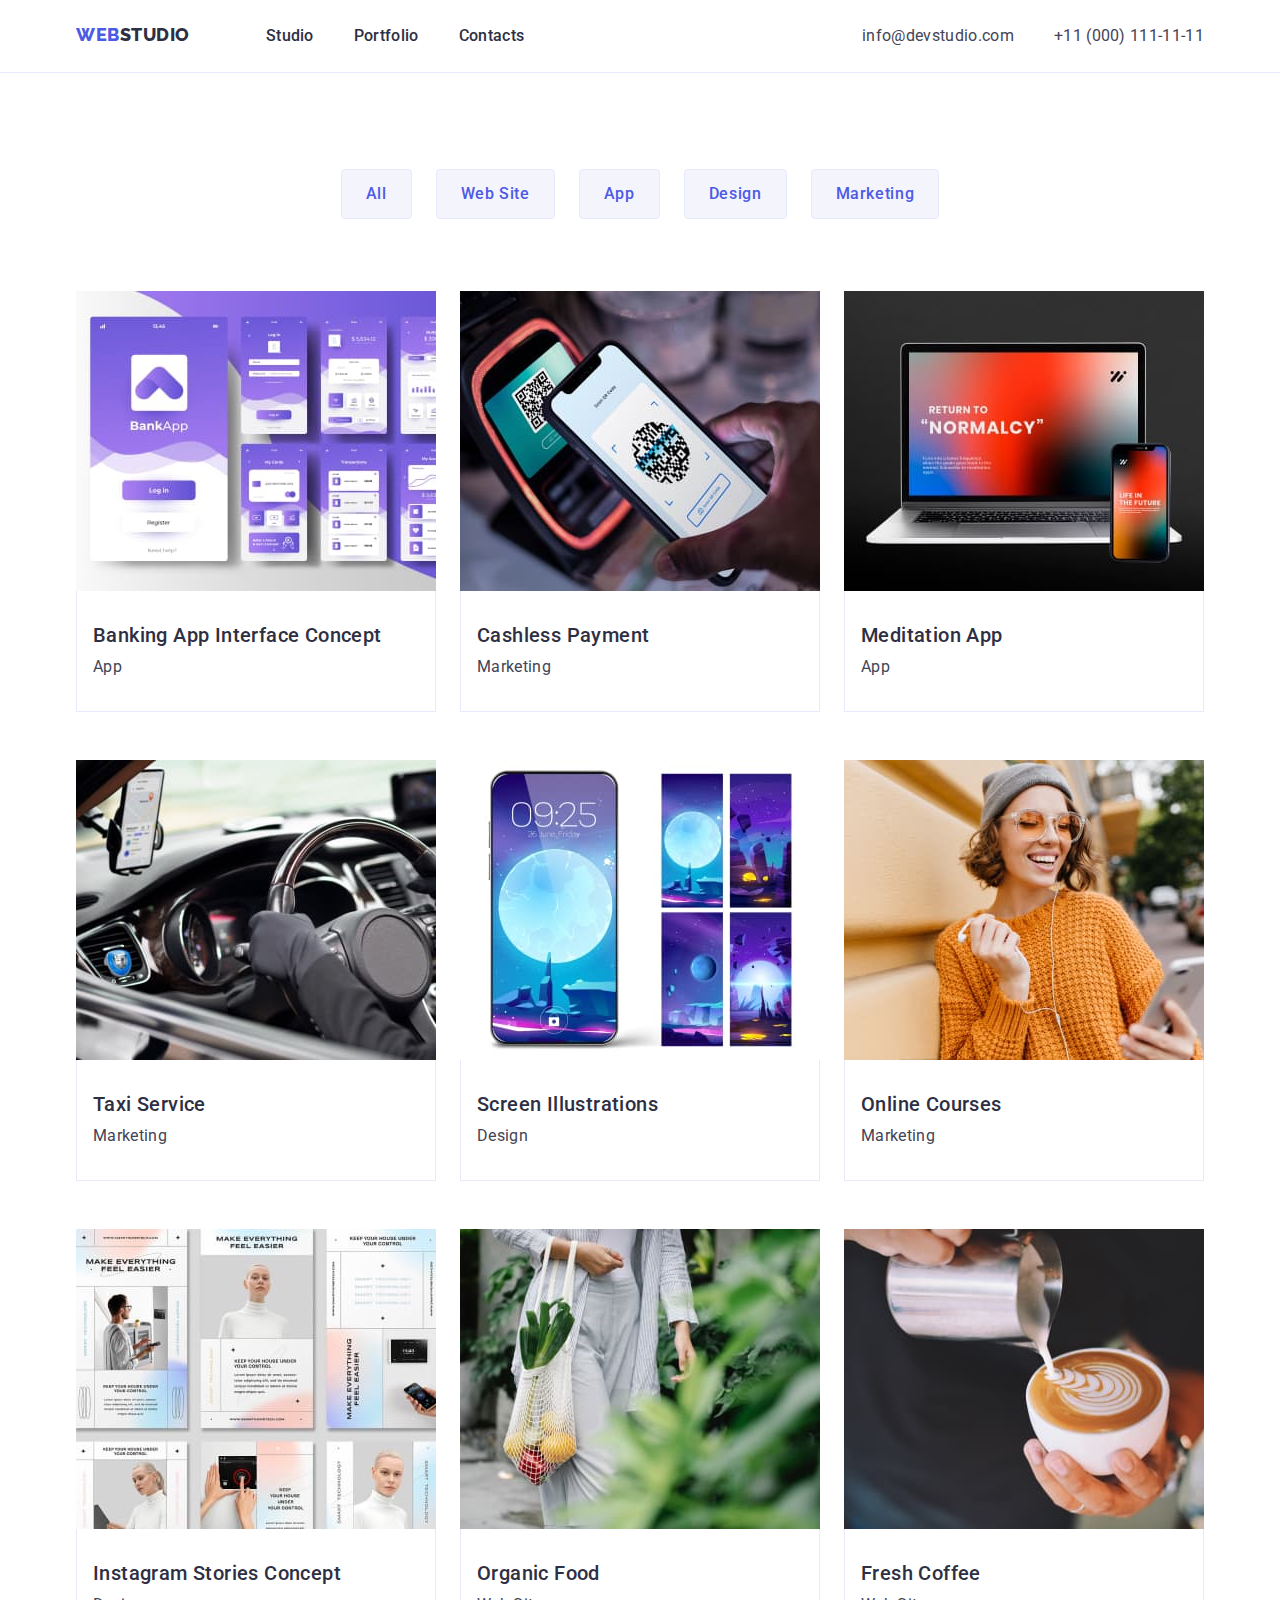
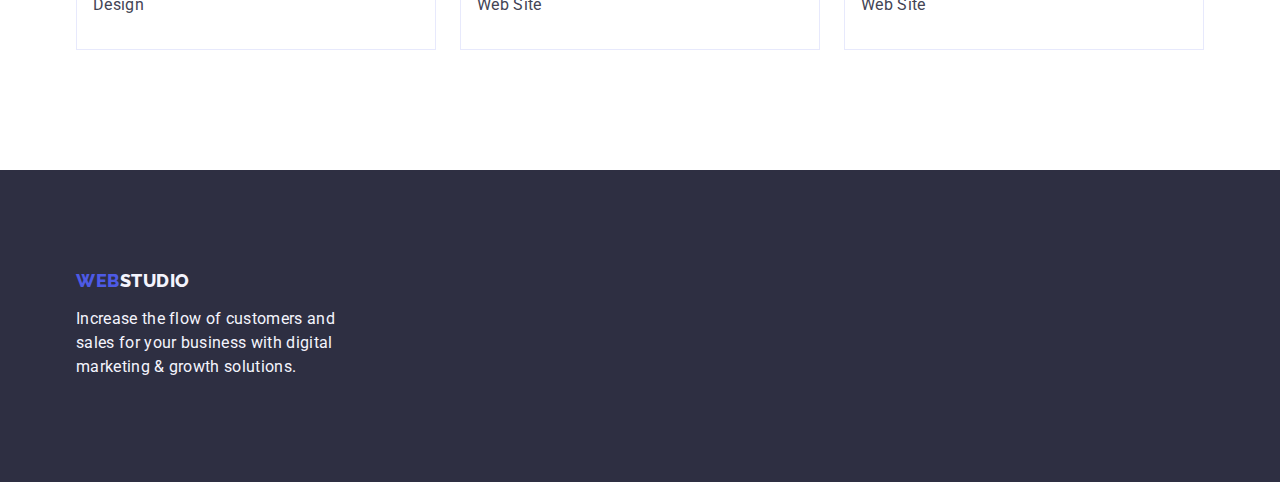
==== portfolio.html @ a9bc4a71 "Initial commit" ====
<!DOCTYPE html>
<html lang="en">
  <head>
    <meta charset="UTF-8" />
    <meta http-equiv="X-UA-Compatible" content="IE=edge" />
    <meta name="viewport" content="width=device-width, initial-scale=1.0" />
    <title>Portfolio</title>
    <link rel="preconnect" href="https://fonts.googleapis.com" />
    <link rel="preconnect" href="https://fonts.gstatic.com" crossorigin />
    <link
      href="https://fonts.googleapis.com/css2?family=Raleway:wght@800&family=Roboto:wght@400;500;700&display=swap"
      rel="stylesheet"
    />
    <link
      rel="stylesheet"
      href="https://cdnjs.cloudflare.com/ajax/libs/modern-normalize/1.1.0/modern-normalize.min.css"
    />
    <link rel="stylesheet" href="./css/style.css" />
  </head>
  <body>
    <!-- header -->
    <header class="header">
      <div class="conteiner header-conteiner">
      <nav class="navigation">
        <a href="./index.html" class="header-logo link"
          >Web<span class="header-studio">Studio</span></a
        >
        <ul class="header-list list">
          <li class="header-item">
            <a href="./index.html" class="header-link link">Studio</a>
          </li>
          <li class="header-item">
            <a href="./portfolio.html" class="header-link link">Portfolio</a>
          </li>
          <li class="header-item"><a href="" class="header-link link">Contacts</a></li>
        </ul>
      </nav>
      <address class="address">
        <ul class="address-list list">
          <li class="address-links text">
            <a href="mailto:info@devstudio.com" class="address-item link"
              >info@devstudio.com</a
            >
          </li>
          <li class="address-links text">
            <a href="tel:+110001111111" class="address-item link"
              >+11 (000) 111-11-11</a
            >
          </li>
        </ul>
      </address>
    </div>
    </header>
    <!-- main -->
    <main class="main">
      <!-- examples -->
      
      <section class="portfolio-main">
        <div class="conteiner">
          <h1 hidden>Example</h1>
          <ul class="bottom-list list">
            <li class="bottom-item"><button type="button" class="portfolio-button button">All</button></li>
            <li class="bottom-item"><button type="button" class="portfolio-button button">Web Site</button></li>
            <li class="bottom-item"><button type="button" class="portfolio-button button">App</button></li>
            <li class="bottom-item"><button type="button" class="portfolio-button button">Design</button></li>
            <li class="bottom-item"><button type="button"  class="portfolio-button button">Marketing</button></li>
          </ul>
          <ul class="aps-list list">
            <li class="aps-item">
              <a href="" class="link"><img class="aps-img" src="./images/banck-app.jpg" alt="banck app" width="360">
                <div class="apps-box"><h2 class="aps-title">Banking App Interface Concept</h2>
                <p class="text">App</p></a></div>
              </li>
              <li class="aps-item">
                <a href="" class="link"><img class="aps-img" src="./images/cashless-payment.jpg" alt="cashless payment"
                  width="360">
                  <div class="apps-box"><h2 class="aps-title">Cashless Payment</h2>
                  <p class="text">Marketing</p></a></div>
                </li>
                <li class="aps-item">
                  <a href="" class="link"><img class="aps-img" src="./images/meditation-app.jpg" alt="meditation app" width="360">
                    <div class="apps-box"><h2 class="aps-title">Meditation App</h2>
                    <p class="text">App</p></a></div>
                  </li>
                  <li class="aps-item">
            <a href="" class="link"><img class="aps-img" src="./images/taxi-service.jpg" alt="taxi service" width="360">
            <div class="apps-box"><h2 class="aps-title">Taxi Service</h2>
            <p class="text">Marketing</p></a></div>
          </li>
          <li class="aps-item">
            <a href="" class="link"><img class="aps-img" src="./images/screen-illustrations.jpg" alt="screen
              illustrations" width="360">
              <div class="apps-box"><h2 class="aps-title">Screen Illustrations</h2>
              <p class="text">Design</p></a></div>
            </li>
            <li class="aps-item">
              <a href="" class="link"><img class="aps-img" src="./images/online-courses.jpg" alt="online courses" width="360">
                <div class="apps-box"><h2 class="aps-title">Online Courses</h2>
                <p class="text">Marketing</p></a></div>
              </li>
              <li class="aps-item">
                <a href="" class="link"><img class="aps-img" src="./images/instagram-stories-concept.jpg" alt="instagram
                  stories concept" width="360">
                  <div class="apps-box"><h2 class="aps-title">Instagram Stories Concept</h2>
                  <p class="text">Design</p></a></div>
          </li>
          <li class="aps-item">
            <a href="" class="link"><img class="aps-img" src="./images/organic-food.jpg" alt="organic food" width="360">
              <div class="apps-box"><h2 class="aps-title">Organic Food</h2>
              <p class="text">Web Site</p></a></div>
            </li>
            <li class="aps-item">
              <a href="" class="link"><img class="aps-img" src="./images/fresh-coffee.jpg" alt="fresh coffee" width="360">
                <div class="apps-box"><h2 class="aps-title">Fresh Coffee</h2>
                <p class="text">Web Site</p></a></div>
              </li>
            </ul>
          </div>
          </section>
        </main>
        <!-- foooter -->
        <footer class="footer">
          <div class="footer-box conteiner">
          <a href="./index.html" class="footer-logo link"
            >Web<span class="footter-studio">Studio</span></a
          >
          <p class="footer-text">
            Increase the flow of customers and sales for your business with digital
            marketing & growth solutions.
          </p>
        </div>
        </footer>
        </body>
        </html>
---- css/style.css ----
html {
  box-sizing: border-box;
}
h1,
h2,
h3,
h4,
h5,
h6,
p,
ul {
  margin-top: 0;
  margin-bottom: 0;
}
*,
*::before,
*::after {
  box-sizing: inherit;
}
:root {
  --regular-color: #434455;
  --second-color: #2e2f42;
  --hero-color: #ffffff;
  --footer-color: #f4f4fd;
  --button-color: #4d5ae5;
}
.conteiner {
  max-width: 1158px;
  padding-left: 15px;
  padding-right: 15px;
  margin: 0 auto;
}
body {
  color: var(--regular-color);
  font-family: Roboto, sans-serif;
  font-style: normal;
  font-weight: 500;
  font-size: 20px;
  line-height: 1, 2;
  letter-spacing: 0.02em;
}
.title {
  color: var(--second-color);
}
.list {
  list-style: none;
}
.link {
  text-decoration: none;
  font-style: normal;
}
.link:hover {
  color: #404bbf;
}
.link:focus {
  color: #404bbf;
}
.button {
  cursor: pointer;
  border: 1px solid transparent;
}
/* logo */
.header-studio {
  color: var(--second-color);
}
.footter-studio {
  color: var(--footer-color);
}

.header-logo {
  margin-right: 76px;
  padding-top: 24px;
  padding-bottom: 24px;
  font-family: Raleway, sans-serif;
  font-weight: 800;
  font-size: 18px;
  line-height: 1.17;
  letter-spacing: 0.03em;
  color: var(--button-color);
  text-transform: uppercase;
}
.footer-logo {
  margin-bottom: 16px;
  display: block;

  font-family: Raleway, sans-serif;
  font-weight: 800;
  font-size: 18px;
  line-height: 1.17;
  letter-spacing: 0.03em;
  color: var(--button-color);
  text-transform: uppercase;
}

/* header */
.header {
  border-bottom: 1px solid #e7e9fc;
}
.header-conteiner {
  justify-content: space-between;
}
.header-list {
  display: flex;
  padding: 0;
  margin: 0;
  font-size: 16px;
  line-height: 1.5;
}
.navigation {
  display: flex;
}
.header-conteiner {
  display: flex;
}
.header-link {
  color: var(--second-color);
  display: inline-block;
  padding-top: 24px;
  padding-bottom: 24px;
}
.header-item:not(:last-child) {
  margin-right: 40px;
}
.header-item {
  display: block;
  letter-spacing: 0.02em;
}

/* address */
.address {
  letter-spacing: 0.02em;
  font-style: normal;
}
.address-links {
  padding-top: 24px;
  padding-bottom: 24px;
}
.address-links:not(:last-child) {
  margin-right: 40px;
}
.address-item {
  color: var(--regular-color);
  letter-spacing: 0.02em;
}
.address-list {
  display: flex;
  justify-self: flex-end;
  margin-top: 0;
  margin-bottom: 0;
  letter-spacing: 0.02em;
  color: var(--regular-color);
}
.addres-list :hover {
  color: #404bbf;
}
.address-list :focus {
  color: #404bbf;
}
/* main */

/* hero */
.hero {
  padding-top: 188px;
  padding-bottom: 188px;
  text-align: center;

  background-color: #2e2f42;
}

.hero-title {
  width: 496px;
  margin-left: auto;
  margin-right: auto;
  margin-top: 0;
  margin-bottom: 48px;
  color: var(--hero-color);
  font-weight: 700;
  font-size: 56px;
  line-height: 1.07;
  text-align: center;
  letter-spacing: 0.02em;
}
.hero-button {
  border: 0;
  border-radius: 4px;
  min-width: 169px;
  height: 56px;
  text-align: center;
  padding: 15px;

  background: #4d5ae5;
  letter-spacing: 0.04em;
  font-family: Roboto, sans-serif;
  font-weight: 500;
  font-size: 16px;
  color: #ffffff;
  line-height: 1.5;
}
.hero-button:focus {
  color: #404bbf;
}
.hero-button:hover {
  color: #404bbf;
}
/* description */
.description {
  padding-top: 120px;
  padding-bottom: 120px;
}
.description-list {
  width: 1128px;

  display: flex;
  padding: 0px;
  margin-top: 0;
  margin-bottom: 0;
}
.description-title {
  font-weight: 500;
  font-size: 20px;
  line-height: 1.2;
  letter-spacing: 0.02em;
  color: var(--second-color);
}
.description-item {
  width: calc((100%-72) / 4);
}
.description-item:not(:last-child) {
  margin-right: 24px;
}
.example-title {
  margin-top: 0;
  margin-bottom: 8px;

  font-weight: 500;
  font-size: 20px;
  line-height: 1.2;
  letter-spacing: 0.02em;
  color: var(--second-color);
}
/* works */
.works {
  padding-bottom: 120px;
}
.title-work {
  margin-top: 0;
  margin-bottom: 72px;
  text-align: center;

  font-weight: 700;
  font-size: 36px;
  line-height: 1.11;
  text-align: center;
  letter-spacing: 0.02em;
  text-transform: capitalize;
  color: var(--second-color);
}
.works-list {
  display: flex;
  padding: 0;
  gap: 24px;
}
.works-img {
  display: block;
  max-width: 100%;
  height: auto;
}
.example-works {
  width: calc((100%-48) / 3);
}
/* team */
.team-img {
  margin-top: 0;
  display: block;
  width: 100%;
  height: auto;
}
.team-list {
  display: flex;
  padding: 0;
}
.team-box {
  padding: 32px 16px;
}

.team-title {
  margin-bottom: 72px;

  font-weight: 700;
  font-size: 36px;
  line-height: 1.11;
  text-align: center;
  letter-spacing: 0.02em;
  text-transform: capitalize;
  color: var(--second-color);
}
.team {
  background-color: #f4f4fd;
  padding-top: 120px;
  padding-bottom: 120px;
}

.name-title {
  margin-top: 0;
  margin-bottom: 8px;

  font-weight: 500;
  font-size: 20px;
  line-height: 1.2;
  letter-spacing: 0.02em;
  color: var(--second-color);
}
.team-item {
  text-align: center;
  color: var(--regular-color);
  background-color: #ffffff;
}
.team-item:not(:last-child) {
  margin-right: 24px;
  border-radius: 0px 0px 4px 4px;
  width: 264px;
}
/* footer */
footer {
padding-top: 100px;
padding-bottom: 100px;
  height: 312px;
  background-color: var(--second-color);
}
.footer-text {
  margin-top: 0;
  margin-bottom: 0;
  width: 264px;

  color: var(--footer-color);
font-weight: 400;
  font-size: 16px;
  line-height: 1.5;
  letter-spacing: 0.02em;
}

/* portfolio */
.portfolio-main{
  padding-top: 96px;
  padding-bottom: 120px;
}
/* body */
.portfolio-body {
  color: var(--regular-color);
}
/* main */
.text {
  color: var(--regular-color);
  font-weight: 400;
  font-size: 16px;
  line-height: 1.5;
  letter-spacing: 0.02em;
}
.aps-title {
  margin-bottom: 8px;
  font-weight: 500;
  font-size: 20px;
  line-height: 1.2;
  letter-spacing: 0.02em;
  color: var(--second-color);
}
.bottom-list {
  display: flex;
  justify-content: center;
  padding: 0;
  margin-bottom: 72px;
}
.bottom-item:not(:last-child) {
  margin-right: 24px;
}
.portfolio-button:not(:last-child) {
  margin-right: 24px;
}
.portfolio-button {
  padding-top: 12px;
  padding-bottom: 12px;
  padding-left: 24px;
  padding-right: 24px;
  border-radius: 4px;
  border: 1px solid #e7e9fc;

  color: var(--button-color);
  letter-spacing: 0.04em;
  font-size: 16px;
  background-color: var(--footer-color);
  line-height: 1.5;
  font-weight: 500;
  font-family: Roboto, sans-serif;
}
.portfolio-button:hover {
  color: #ffffff;
  background-color: #404bbf;
}
.portfolio-button:focus {
  color: #ffffff;
  background-color: #404bbf;
}
/* APPS */
.aps-list {
  display: flex;
  flex-wrap: wrap;
  padding-left: 0;
  padding-right: 0;
  padding-bottom: 0;
}
.aps-img{
  display: block;
  width: 100%;
  height: auto;
}
.aps-item {
  width: calc((100%-48) / 3);
  width: 360px;
}
.aps-item:nth-child(-n + 6) {
  margin-bottom: 48px;
}
.aps-item:not(:nth-child(3n)) {
  margin-right: 24px;
}
.apps-box {
  border-right: 1px solid #E7E9FC;
  border-left: 1px solid #E7E9FC;
  border-bottom: 1px solid #E7E9FC;
  padding-bottom: 32px;
  padding-top: 32px;
  padding-left: 16px;
}
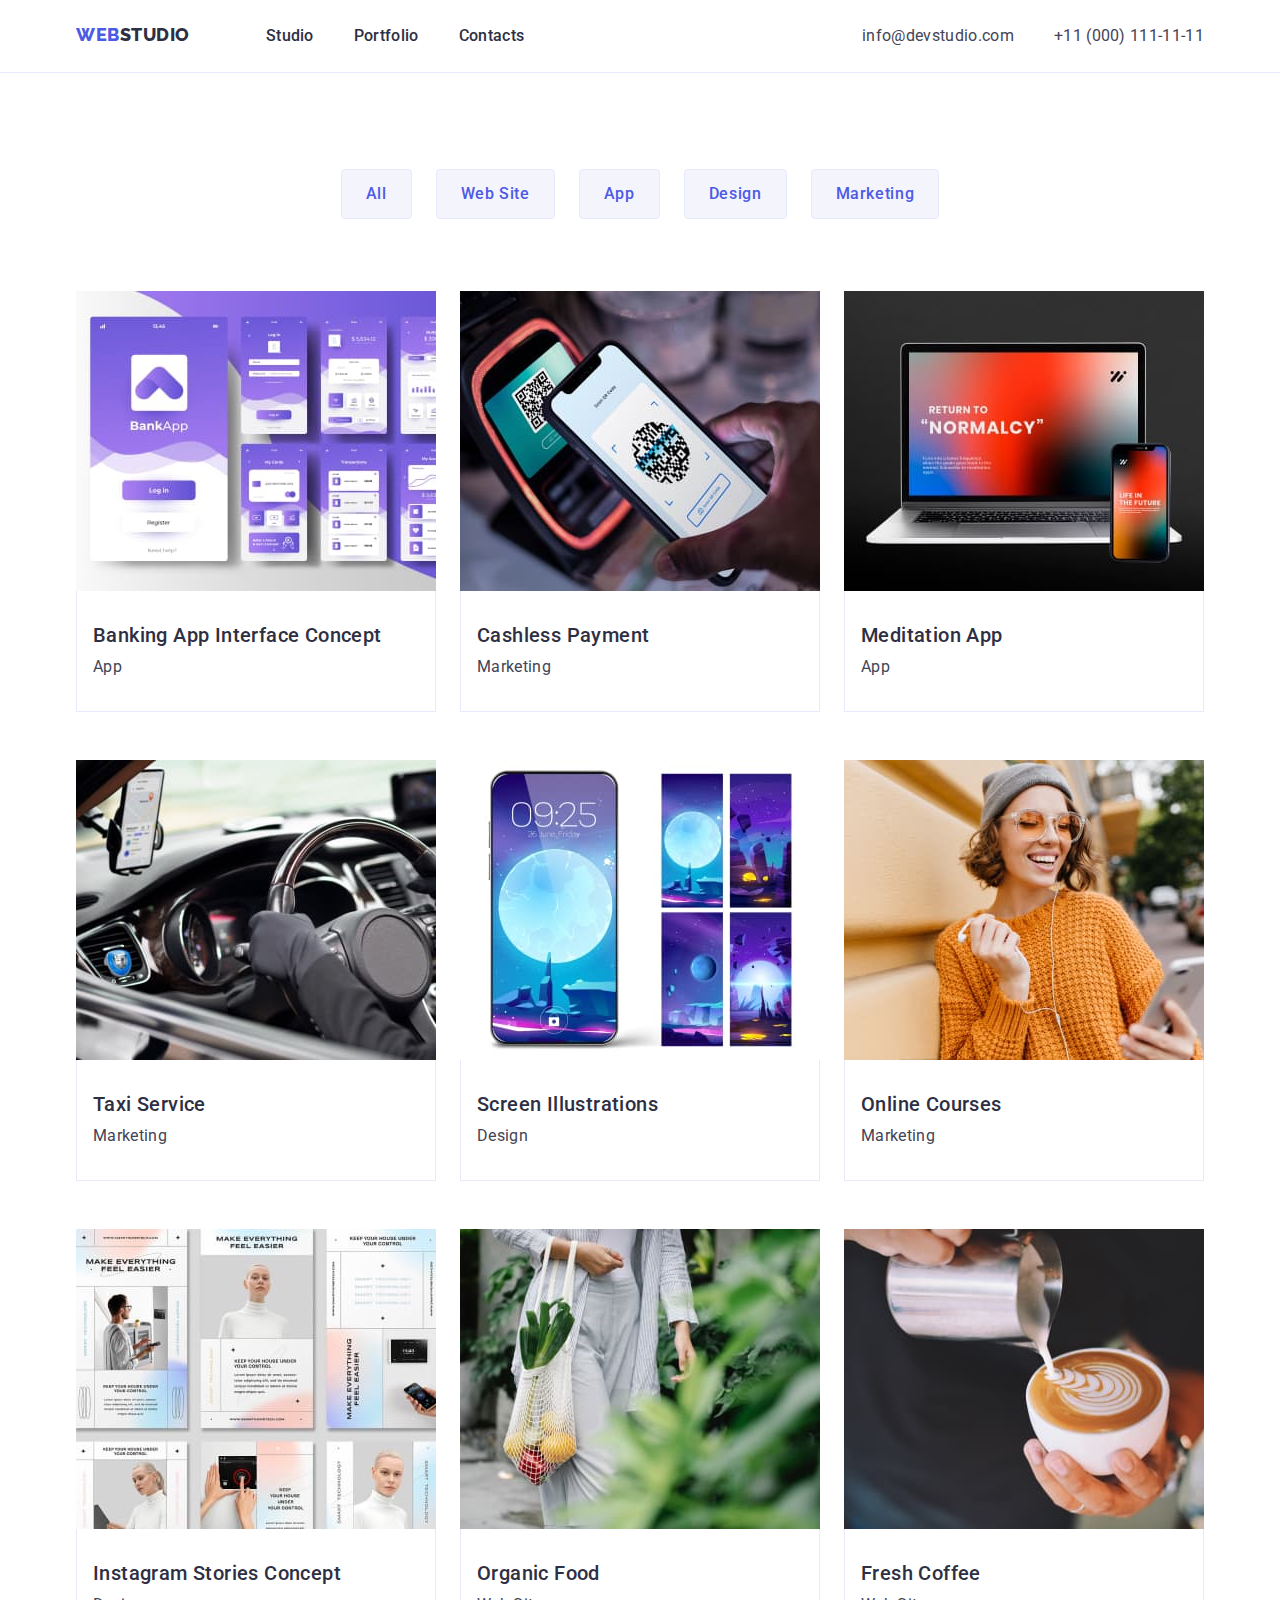
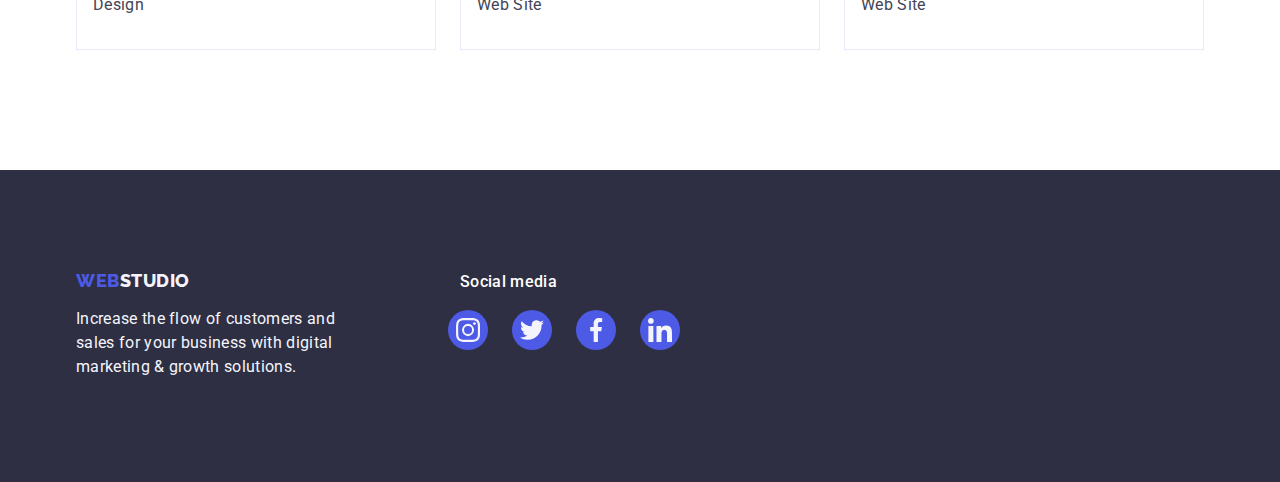
==== commit 5734657d: "1" ====
--- a/portfolio.html
+++ b/portfolio.html
@@ -121,14 +121,32 @@
         <!-- foooter -->
         <footer class="footer">
           <div class="footer-box conteiner">
-          <a href="./index.html" class="footer-logo link"
-            >Web<span class="footter-studio">Studio</span></a
-          >
-          <p class="footer-text">
-            Increase the flow of customers and sales for your business with digital
-            marketing & growth solutions.
-          </p>
-        </div>
+            <div class="footer-webstudio"><a href="./index.html" class="footer-logo link"
+              >Web<span class="footter-studio">Studio</span></a
+            >
+            <p class="footer-text">
+              Increase the flow of customers and sales for your business with
+              digital marketing & growth solutions.
+            </p></div>
+            <div class="soc-fotterbox">
+              <p class="soc-fotter-text">Social media</p>
+            <ul class="soc-list list">
+              <li class="soc-item"><a href="" class="soc-link">
+                <svg class="footer-icon" width="24px" height="24px">
+                  <use href="./images/symbol-defs.svg#instagram"></use>
+                </svg>
+              </a></li>
+              <li class="soc-item"><a href="" class="soc-link link"> <svg class="footer-icon" width="24px" height="24px">
+                <use href="./images/symbol-defs.svg#twitter"></use>
+              </svg></a></li>
+              <li class="soc-item"><a href="" class="soc-link link"><svg class="footer-icon" width="24px" height="24px">
+                <use href="./images/symbol-defs.svg#facebook"></use>
+              </svg></a></li>
+              <li class="soc-item"><a href="" class="soc-link link"><svg class="footer-icon" width="24px" height="24px">
+                <use href="./images/symbol-defs.svg#linkedin"></use>
+              </svg></a></li>
+            </div>
+          </div>
         </footer>
         </body>
         </html>
--- a/css/style.css
+++ b/css/style.css
@@ -159,12 +159,27 @@
 /* main */
 
 /* hero */
+
 .hero {
   padding-top: 188px;
   padding-bottom: 188px;
   text-align: center;
 
   background-color: #2e2f42;
+  background: rgba(46, 47, 66, 0.7);
+  background-image: linear-gradient(
+      to right,
+      rgba(46, 47, 66, 0.7),
+      rgba(46, 47, 66, 0.7)
+    ),
+    url(../images/hero-backgraund.jpg);
+  background-repeat: no-repeat;
+  background-position: center;
+  background-size: cover;
+  margin-right: auto;
+  margin-left: auto;
+  max-height: 600px;
+  width: 1440px;
 }
 
 .hero-title {
@@ -202,9 +217,10 @@
 .hero-button:hover {
   color: #404bbf;
 }
+
 /* description */
 .description {
-  padding-top: 120px;
+  margin-top: 120px;
   padding-bottom: 120px;
 }
 .description-list {
@@ -237,6 +253,49 @@
   line-height: 1.2;
   letter-spacing: 0.02em;
   color: var(--second-color);
+}
+/* icons */
+.description-item::before {
+  content: "";
+  display: block;
+  height: 112px;
+  background-repeat: no-repeat;
+  background-position: center;
+  background-color: var(--footer-color);
+  border-radius: 4px;
+}
+.description-item:nth-child(1)::before {
+  display: block;
+  background-image: url("../images/antenna.svg");
+  width: 64px;
+  height: 64px;
+  margin-right: auto;
+  margin-left: auto;
+  margin-bottom: 32px;
+}
+.description-item:nth-child(2)::before {
+  background-image: url("../images/clock.svg");
+  margin-right: auto;
+  margin-left: auto;
+  width: 64px;
+  height: 64px;
+  margin-bottom: 32px;
+}
+.description-item:nth-child(3)::before {
+  background-image: url("../images/diagram.svg");
+  margin-right: auto;
+  margin-left: auto;
+  width: 64px;
+  height: 64px;
+  margin-bottom: 32px;
+}
+.description-item:nth-child(4)::before {
+  background-image: url("../images/astronaut.svg");
+  margin-right: auto;
+  margin-left: auto;
+  width: 64px;
+  height: 64px;
+  margin-bottom: 32px;
 }
 /* works */
 .works {
@@ -293,6 +352,9 @@
   letter-spacing: 0.02em;
   text-transform: capitalize;
   color: var(--second-color);
+}
+.team-text{
+  margin-bottom: 8px;
 }
 .team {
   background-color: #f4f4fd;
@@ -314,33 +376,123 @@
   text-align: center;
   color: var(--regular-color);
   background-color: #ffffff;
+  width: 264px;
 }
 .team-item:not(:last-child) {
   margin-right: 24px;
   border-radius: 0px 0px 4px 4px;
-  width: 264px;
+}
+.soc-list {
+  margin: 0;
+  padding: 0;
+  display: flex;
+  justify-content: center;
+  gap: 24px;
+}
+.soc-item {
+  width: 40px;
+  height: 40px;
+}
+.soc-link {
+  width: 100%;
+  height: 100%;
+  border-radius: 50%;
+  display: block;
+  background-color: var(--button-color);
+  justify-content: center;
+  align-items: center;
+}
+.soc-link:hover{
+  background: #31D0AA;
+}
+.soc-link:focus{
+  background: #31D0AA;
+}
+.team-icon {
+  display: inline-block;
+  margin: 12px;
+}
+/* customers */
+.customers{
+  margin-bottom: 120px;
+}
+.customers-list{
+  margin: 0;
+  padding: 0;
+  display: flex;
+}
+.customers-item{
+  display: inline-block;
+  width: 168px;
+height: 88px;
+justify-content: center;
+text-align: center;
+border: 1px solid #8E8F99;
+border-radius: 4px;
+}
+.customers-item:not(:last-child){
+  margin-right: 24px;
+}
+.customers-title{
+font-style: normal;
+font-weight: 700;
+font-size: 36px;
+line-height: 40px;
+text-align: center;
+letter-spacing: 0.02em;
+margin-bottom: 72px;
+}
+.customers-icon{
+  fill: #8E8F99;;
+  margin-right: 32px;
+  margin-left: 32px;
+  margin-top: 16px;
+  margin-bottom: 16px;
+}
+.customers-icon:hover{
+  fill: #404BBF;
 }
 /* footer */
 footer {
-padding-top: 100px;
-padding-bottom: 100px;
+  padding-top: 100px;
+  padding-bottom: 100px;
   height: 312px;
   background-color: var(--second-color);
 }
+.footer-box{
+  display: flex;
+}
+.footer-webstudio{
+  margin-right: 120px;
+}
 .footer-text {
   margin-top: 0;
   margin-bottom: 0;
   width: 264px;
 
   color: var(--footer-color);
-font-weight: 400;
+  font-weight: 400;
   font-size: 16px;
   line-height: 1.5;
   letter-spacing: 0.02em;
 }
-
+.soc-fotter-text{
+  font-weight: 500;
+  font-size: 16px;
+line-height: 24px;
+letter-spacing: 0.02em;
+color: #FFFFFF;
+margin-bottom: 16px;
+}
+.soc-fotterbox{
+  display: inline-block;
+  width: 208px;
+}
+.footer-icon{
+  margin: 8px;
+}
 /* portfolio */
-.portfolio-main{
+.portfolio-main {
   padding-top: 96px;
   padding-bottom: 120px;
 }
@@ -408,7 +560,7 @@
   padding-right: 0;
   padding-bottom: 0;
 }
-.aps-img{
+.aps-img {
   display: block;
   width: 100%;
   height: auto;
@@ -424,9 +576,9 @@
   margin-right: 24px;
 }
 .apps-box {
-  border-right: 1px solid #E7E9FC;
-  border-left: 1px solid #E7E9FC;
-  border-bottom: 1px solid #E7E9FC;
+  border-right: 1px solid #e7e9fc;
+  border-left: 1px solid #e7e9fc;
+  border-bottom: 1px solid #e7e9fc;
   padding-bottom: 32px;
   padding-top: 32px;
   padding-left: 16px;
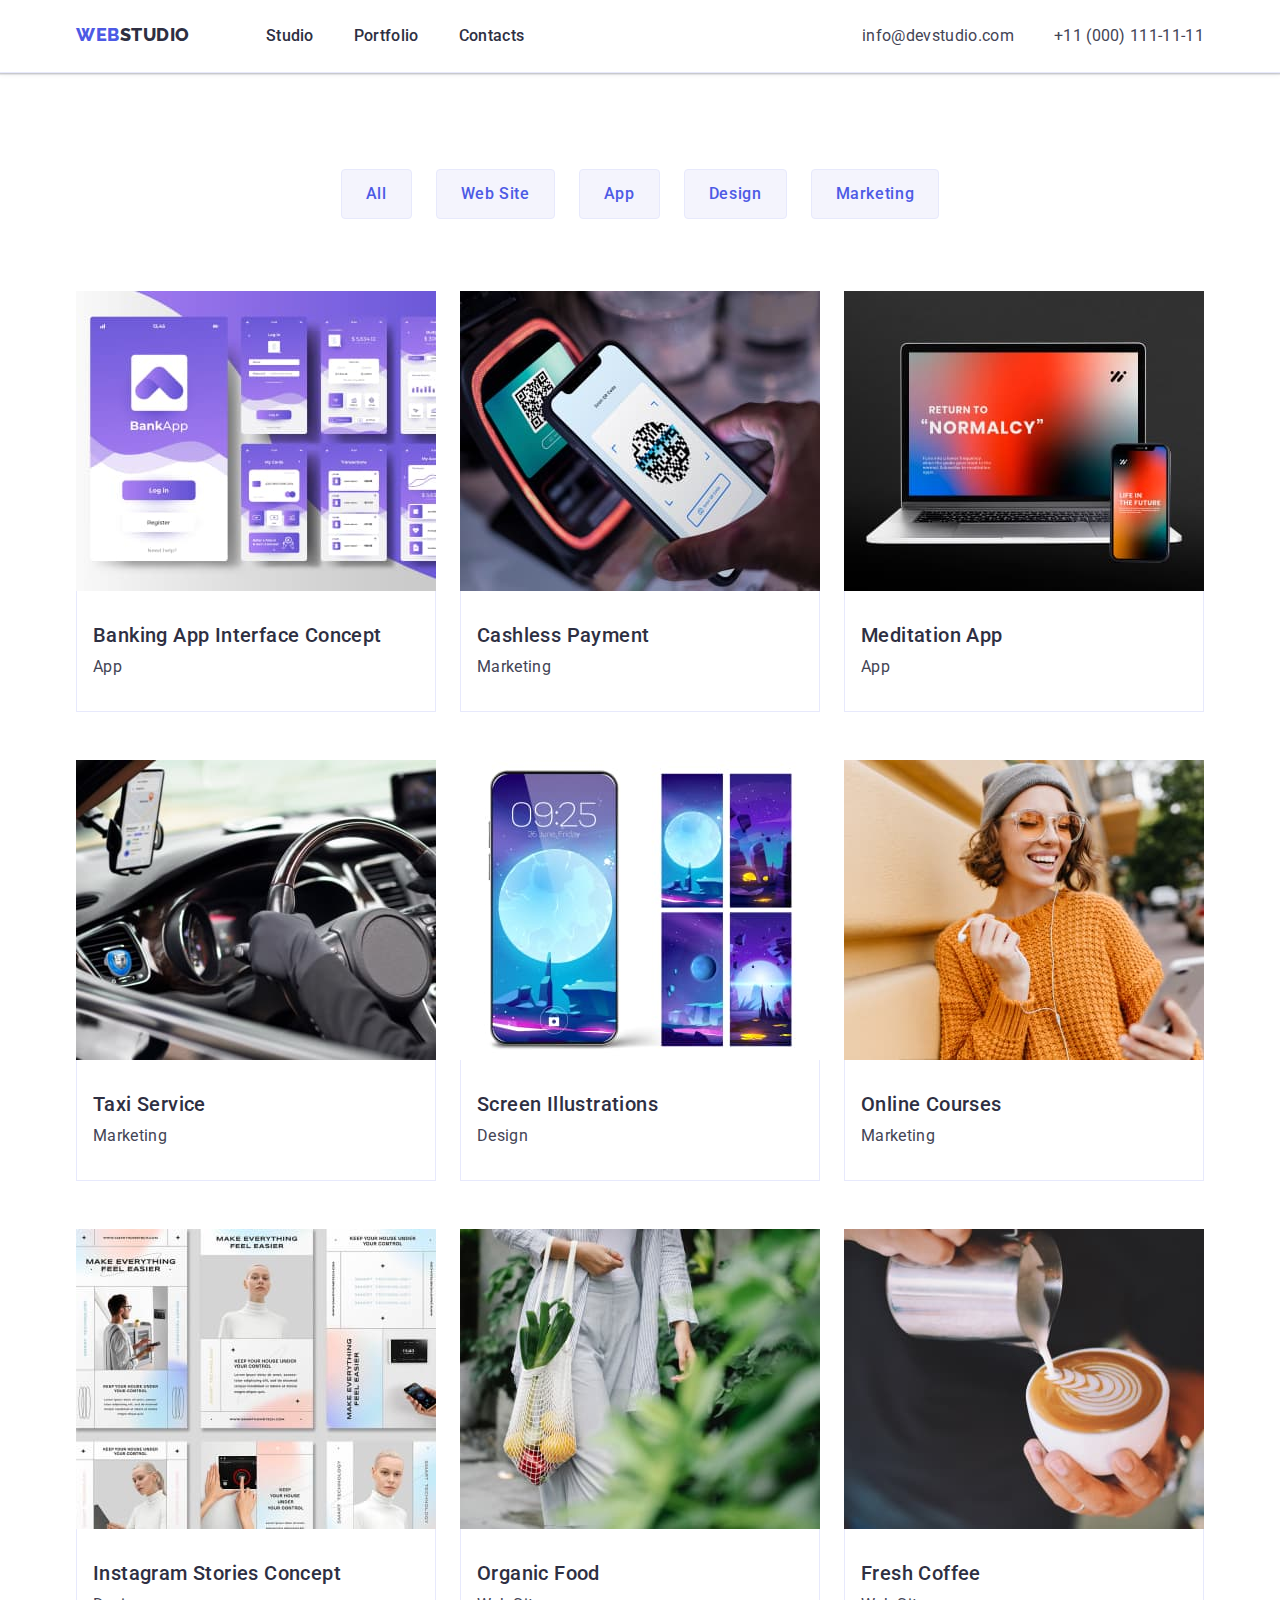
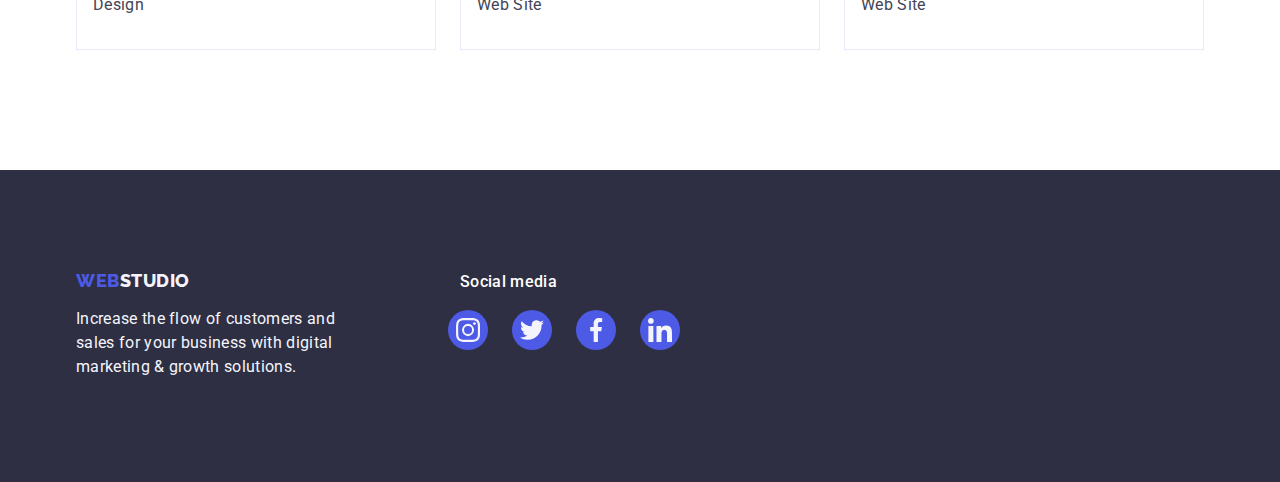
==== commit 60bb2721: "2" ====
--- a/portfolio.html
+++ b/portfolio.html
@@ -67,52 +67,52 @@
           </ul>
           <ul class="aps-list list">
             <li class="aps-item">
-              <a href="" class="link"><img class="aps-img" src="./images/banck-app.jpg" alt="banck app" width="360">
+              <a href="" class="aps-link link"><img class="aps-img" src="./images/banck-app.jpg" alt="banck app" width="360">
                 <div class="apps-box"><h2 class="aps-title">Banking App Interface Concept</h2>
-                <p class="text">App</p></a></div>
+                <p class="text">App</p></div></a>
               </li>
               <li class="aps-item">
-                <a href="" class="link"><img class="aps-img" src="./images/cashless-payment.jpg" alt="cashless payment"
+                <a href="" class="aps-link link"><img class="aps-img" src="./images/cashless-payment.jpg" alt="cashless payment"
                   width="360">
                   <div class="apps-box"><h2 class="aps-title">Cashless Payment</h2>
-                  <p class="text">Marketing</p></a></div>
+                  <p class="text">Marketing</p></div></a>
                 </li>
                 <li class="aps-item">
-                  <a href="" class="link"><img class="aps-img" src="./images/meditation-app.jpg" alt="meditation app" width="360">
+                  <a href="" class="aps-link link"><img class="aps-img" src="./images/meditation-app.jpg" alt="meditation app" width="360">
                     <div class="apps-box"><h2 class="aps-title">Meditation App</h2>
-                    <p class="text">App</p></a></div>
+                    <p class="text">App</p></div></a>
                   </li>
                   <li class="aps-item">
-            <a href="" class="link"><img class="aps-img" src="./images/taxi-service.jpg" alt="taxi service" width="360">
+            <a href="" class="aps-link link"><img class="aps-img" src="./images/taxi-service.jpg" alt="taxi service" width="360">
             <div class="apps-box"><h2 class="aps-title">Taxi Service</h2>
-            <p class="text">Marketing</p></a></div>
+            <p class="text">Marketing</p></div></a>
           </li>
           <li class="aps-item">
-            <a href="" class="link"><img class="aps-img" src="./images/screen-illustrations.jpg" alt="screen
+            <a href="" class="aps-link link"><img class="aps-img" src="./images/screen-illustrations.jpg" alt="screen
               illustrations" width="360">
               <div class="apps-box"><h2 class="aps-title">Screen Illustrations</h2>
-              <p class="text">Design</p></a></div>
+              <p class="text">Design</p></div></a>
             </li>
             <li class="aps-item">
-              <a href="" class="link"><img class="aps-img" src="./images/online-courses.jpg" alt="online courses" width="360">
+              <a href="" class="aps-link link"><img class="aps-img" src="./images/online-courses.jpg" alt="online courses" width="360">
                 <div class="apps-box"><h2 class="aps-title">Online Courses</h2>
-                <p class="text">Marketing</p></a></div>
+                <p class="text">Marketing</p></div></a>
               </li>
               <li class="aps-item">
-                <a href="" class="link"><img class="aps-img" src="./images/instagram-stories-concept.jpg" alt="instagram
+                <a href="" class="aps-link link"><img class="aps-img" src="./images/instagram-stories-concept.jpg" alt="instagram
                   stories concept" width="360">
                   <div class="apps-box"><h2 class="aps-title">Instagram Stories Concept</h2>
-                  <p class="text">Design</p></a></div>
+                  <p class="text">Design</p></div></a>
           </li>
           <li class="aps-item">
-            <a href="" class="link"><img class="aps-img" src="./images/organic-food.jpg" alt="organic food" width="360">
+            <a href="" class="aps-link link"><img class="aps-img" src="./images/organic-food.jpg" alt="organic food" width="360">
               <div class="apps-box"><h2 class="aps-title">Organic Food</h2>
-              <p class="text">Web Site</p></a></div>
+              <p class="text">Web Site</p></div></a>
             </li>
             <li class="aps-item">
-              <a href="" class="link"><img class="aps-img" src="./images/fresh-coffee.jpg" alt="fresh coffee" width="360">
+              <a href="" class="aps-link link"><img class="aps-img" src="./images/fresh-coffee.jpg" alt="fresh coffee" width="360">
                 <div class="apps-box"><h2 class="aps-title">Fresh Coffee</h2>
-                <p class="text">Web Site</p></a></div>
+                <p class="text">Web Site</p></div></a>
               </li>
             </ul>
           </div>
@@ -131,18 +131,18 @@
             <div class="soc-fotterbox">
               <p class="soc-fotter-text">Social media</p>
             <ul class="soc-list list">
-              <li class="soc-item"><a href="" class="soc-link">
-                <svg class="footer-icon" width="24px" height="24px">
+              <li class="soc-item"><a href="" class="soc-footer-link link">
+                <svg class="footer-icon" width="24" height="24">
                   <use href="./images/symbol-defs.svg#instagram"></use>
                 </svg>
               </a></li>
-              <li class="soc-item"><a href="" class="soc-link link"> <svg class="footer-icon" width="24px" height="24px">
+              <li class="soc-item"><a href="" class="soc-footer-link link"> <svg class="footer-icon" width="24" height="24">
                 <use href="./images/symbol-defs.svg#twitter"></use>
               </svg></a></li>
-              <li class="soc-item"><a href="" class="soc-link link"><svg class="footer-icon" width="24px" height="24px">
+              <li class="soc-item"><a href="" class="soc-footer-link link"><svg class="footer-icon" width="24" height="24">
                 <use href="./images/symbol-defs.svg#facebook"></use>
               </svg></a></li>
-              <li class="soc-item"><a href="" class="soc-link link"><svg class="footer-icon" width="24px" height="24px">
+              <li class="soc-item"><a href="" class="soc-footer-link link"><svg class="footer-icon" width="24" height="24">
                 <use href="./images/symbol-defs.svg#linkedin"></use>
               </svg></a></li>
             </div>
--- a/css/style.css
+++ b/css/style.css
@@ -95,6 +95,8 @@
 /* header */
 .header {
   border-bottom: 1px solid #e7e9fc;
+  box-shadow: 0px 2px 1px rgba(46, 47, 66, 0.08),
+    0px 1px 1px rgba(46, 47, 66, 0.16), 0px 1px 6px rgba(46, 47, 66, 0.08);
 }
 .header-conteiner {
   justify-content: space-between;
@@ -267,35 +269,35 @@
 .description-item:nth-child(1)::before {
   display: block;
   background-image: url("../images/antenna.svg");
-  width: 64px;
-  height: 64px;
+  width: 264px;
+  height: 112px;
+  margin-bottom: 8px;
   margin-right: auto;
   margin-left: auto;
-  margin-bottom: 32px;
 }
 .description-item:nth-child(2)::before {
   background-image: url("../images/clock.svg");
   margin-right: auto;
   margin-left: auto;
-  width: 64px;
-  height: 64px;
-  margin-bottom: 32px;
+  width: 264px;
+  height: 112px;
+  margin-bottom: 8px;
 }
 .description-item:nth-child(3)::before {
   background-image: url("../images/diagram.svg");
   margin-right: auto;
   margin-left: auto;
-  width: 64px;
-  height: 64px;
-  margin-bottom: 32px;
+  width: 264px;
+  height: 112px;
+  margin-bottom: 8px;
 }
 .description-item:nth-child(4)::before {
   background-image: url("../images/astronaut.svg");
   margin-right: auto;
   margin-left: auto;
-  width: 64px;
-  height: 64px;
-  margin-bottom: 32px;
+  width: 264px;
+  height: 112px;
+  margin-bottom: 8px;
 }
 /* works */
 .works {
@@ -353,7 +355,7 @@
   text-transform: capitalize;
   color: var(--second-color);
 }
-.team-text{
+.team-text {
   margin-bottom: 8px;
 }
 .team {
@@ -377,6 +379,8 @@
   color: var(--regular-color);
   background-color: #ffffff;
   width: 264px;
+  box-shadow: 0px 1px 6px rgba(46, 47, 66, 0.08),
+    0px 1px 1px rgba(46, 47, 66, 0.16), 0px 2px 1px rgba(46, 47, 66, 0.08);
 }
 .team-item:not(:last-child) {
   margin-right: 24px;
@@ -402,55 +406,62 @@
   justify-content: center;
   align-items: center;
 }
-.soc-link:hover{
-  background: #31D0AA;
-}
-.soc-link:focus{
-  background: #31D0AA;
+.soc-link:hover {
+  background: #404bbf;
+}
+.soc-link:focus {
+  background: #404bbf;
 }
 .team-icon {
   display: inline-block;
   margin: 12px;
 }
 /* customers */
-.customers{
-  margin-bottom: 120px;
-}
-.customers-list{
+.customers {
+  padding: 120px 0;
+}
+.customers-list {
   margin: 0;
   padding: 0;
   display: flex;
 }
-.customers-item{
+.customers-item {
   display: inline-block;
   width: 168px;
-height: 88px;
-justify-content: center;
-text-align: center;
-border: 1px solid #8E8F99;
-border-radius: 4px;
-}
-.customers-item:not(:last-child){
+  height: 88px;
+
+  display: flex;
+}
+.customers-item:not(:last-child) {
   margin-right: 24px;
 }
-.customers-title{
-font-style: normal;
-font-weight: 700;
-font-size: 36px;
-line-height: 40px;
-text-align: center;
-letter-spacing: 0.02em;
-margin-bottom: 72px;
-}
-.customers-icon{
-  fill: #8E8F99;;
-  margin-right: 32px;
-  margin-left: 32px;
-  margin-top: 16px;
-  margin-bottom: 16px;
-}
-.customers-icon:hover{
-  fill: #404BBF;
+.customers-title {
+  font-style: normal;
+  font-weight: 700;
+  font-size: 36px;
+  line-height: 40px;
+  text-align: center;
+  letter-spacing: 0.02em;
+  margin-bottom: 72px;
+}
+.customers-icon {
+  fill: currentColor;
+}
+.customers-link {
+  width: 100%;
+  height: 100%;
+  display: flex;
+  border: 1px solid #8e8f99;
+  border-radius: 4px;
+  justify-content: center;
+  align-items: center;
+  color: #8e8f99;
+}
+.customers-link:hover,
+.customers-link:focus {
+  color: #404bbf;
+  border: 1px solid #404bbf;
+  border-radius: 4px;
 }
 /* footer */
 footer {
@@ -459,10 +470,10 @@
   height: 312px;
   background-color: var(--second-color);
 }
-.footer-box{
-  display: flex;
-}
-.footer-webstudio{
+.footer-box {
+  display: flex;
+}
+.footer-webstudio {
   margin-right: 120px;
 }
 .footer-text {
@@ -476,20 +487,33 @@
   line-height: 1.5;
   letter-spacing: 0.02em;
 }
-.soc-fotter-text{
+.soc-fotter-text {
   font-weight: 500;
   font-size: 16px;
-line-height: 24px;
-letter-spacing: 0.02em;
-color: #FFFFFF;
-margin-bottom: 16px;
-}
-.soc-fotterbox{
+  line-height: 24px;
+  letter-spacing: 0.02em;
+  color: #ffffff;
+  margin-bottom: 16px;
+}
+.soc-fotterbox {
   display: inline-block;
   width: 208px;
 }
-.footer-icon{
+.footer-icon {
   margin: 8px;
+}
+.soc-footer-link {
+  width: 100%;
+  height: 100%;
+  border-radius: 50%;
+  display: block;
+  background-color: var(--button-color);
+  justify-content: center;
+  align-items: center;
+}
+.soc-footer-link:hover,
+.soc-footer-link:focus {
+  background: #31d0aa;
 }
 /* portfolio */
 .portfolio-main {
@@ -547,6 +571,8 @@
 .portfolio-button:hover {
   color: #ffffff;
   background-color: #404bbf;
+  box-shadow: 0px 3px 1px rgba(0, 0, 0, 0.1), 0px 2px 1px rgba(0, 0, 0, 0.08),
+    0px 2px 2px rgba(0, 0, 0, 0.12);
 }
 .portfolio-button:focus {
   color: #ffffff;
@@ -559,6 +585,13 @@
   padding-left: 0;
   padding-right: 0;
   padding-bottom: 0;
+}
+.aps-link{
+  display: block;
+}
+.aps-link:hover,
+.aps-link:focus{
+  box-shadow: 0px 1px 6px rgba(46, 47, 66, 0.08), 0px 1px 1px rgba(46, 47, 66, 0.16), 0px 2px 1px rgba(46, 47, 66, 0.08);
 }
 .aps-img {
   display: block;
